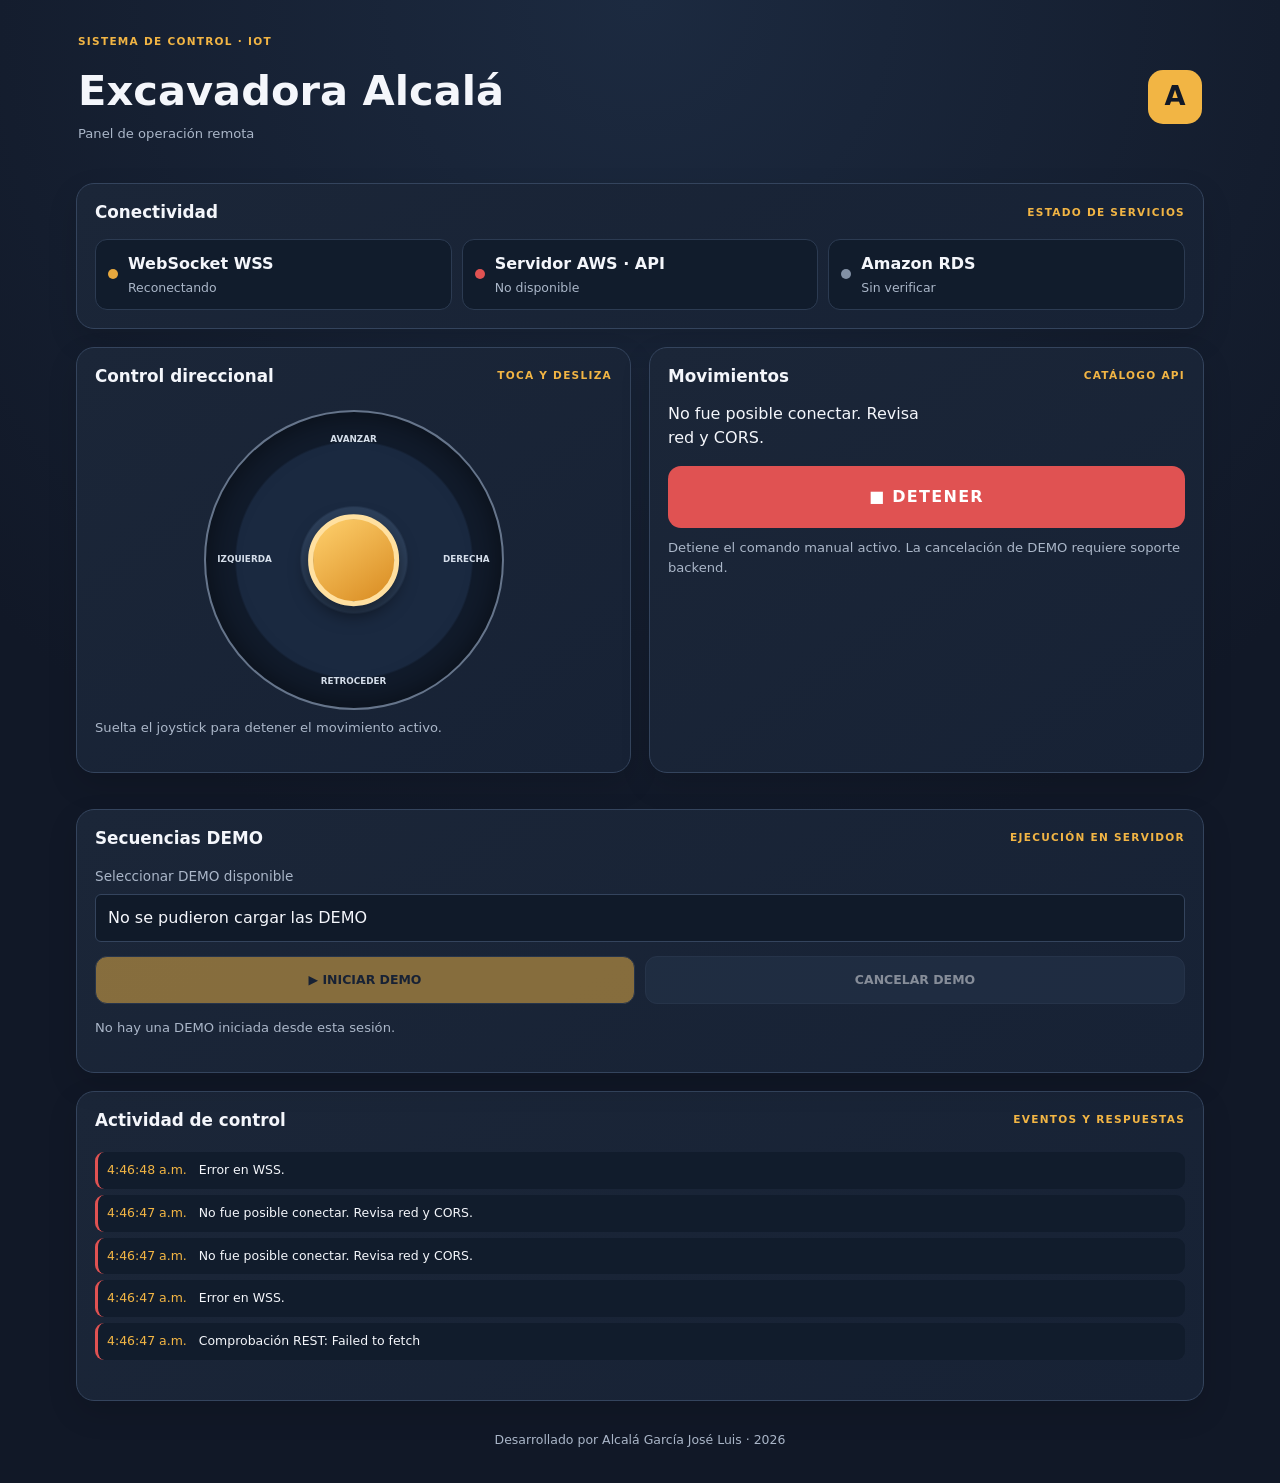
==== index.html @ bcfb9e32 "interfaz de movimientos" ====
<!doctype html>
<html lang="es"><head><meta charset="utf-8"><meta name="viewport" content="width=device-width,initial-scale=1,viewport-fit=cover"><meta name="theme-color" content="#111827"><title>Control IoT · Excavadora Alcalá</title><link rel="icon" href="./favicon.svg" type="image/svg+xml"><link href="https://cdn.jsdelivr.net/npm/bootstrap@5.3.3/dist/css/bootstrap.min.css" rel="stylesheet"><link rel="stylesheet" href="./assets/css/app.css"></head>
<body><main class="shell">
<header><div><p class="eyebrow">SISTEMA DE CONTROL · IOT</p><h1 id="vehicle-name">Excavadora Alcalá</h1><p class="muted">Panel de operación remota</p></div><div class="brand">A</div></header>
<section class="panel"><div class="section-title"><h2>Conectividad</h2><small>ESTADO DE SERVICIOS</small></div><div class="statuses"><article data-status-card="websocket"><i></i><div><b>WebSocket WSS</b><p id="ws-status" role="status">Conectando…</p></div></article><article data-status-card="api"><i></i><div><b>Servidor AWS · API</b><p id="api-status" role="status">Comprobando…</p></div></article><article data-status-card="rds"><i></i><div><b>Amazon RDS</b><p id="rds-status" role="status">Sin verificar</p></div></article></div></section>
<div class="columns"><section class="panel"><div class="section-title"><h2>Control direccional</h2><small>TOCA Y DESLIZA</small></div><div class="joy-wrap"><div id="joystick" class="joystick" tabindex="0" role="application" aria-label="Joystick. Usa flechas del teclado o arrastra."><span class="up">AVANZAR</span><span class="down">RETROCEDER</span><span class="left">IZQUIERDA</span><span class="right">DERECHA</span><div id="joystick-knob"></div></div></div><p class="muted">Suelta el joystick para detener el movimiento activo.</p></section>
<section class="panel"><div class="section-title"><h2>Movimientos</h2><small>CATÁLOGO API</small></div><div id="command-buttons" class="commands">Cargando comandos…</div><button id="stop-button" class="stop">■ DETENER</button><p class="muted">Detiene el comando manual activo. La cancelación de DEMO requiere soporte backend.</p></section>
<section class="panel demo"><div class="section-title"><h2>Secuencias DEMO</h2><small>EJECUCIÓN EN SERVIDOR</small></div><label for="demo-select">Seleccionar DEMO disponible</label><select id="demo-select" class="form-select"><option value="">Cargando DEMO…</option></select><div class="demo-actions"><button id="demo-start" class="primary" disabled>▶ INICIAR DEMO</button><button id="demo-cancel" class="secondary" disabled title="Requiere ruta de cancelación en backend">CANCELAR DEMO</button></div><p id="demo-state" class="muted" role="status">No hay una DEMO iniciada desde esta sesión.</p></section></div>
<section class="panel"><div class="section-title"><h2>Actividad de control</h2><small>EVENTOS Y RESPUESTAS</small></div><ol id="activity-log" class="log" aria-live="polite"><li>Esperando actividad…</li></ol></section>
<footer>Desarrollado por Alcalá García José Luis · 2026</footer></main><script type="module" src="./src/main.js"></script></body></html>
---- assets/css/app.css ----
:root{--bg:#111827;--panel:#1b2638;--line:#34445d;--text:#f4f6fb;--muted:#aab6c8;--accent:#f2b544;--danger:#e05252;--ok:#36c28b}*{box-sizing:border-box}body{margin:0;background:radial-gradient(circle at top,#1c2a40,var(--bg) 55%);color:var(--text);font-family:Inter,system-ui,sans-serif}.shell{max-width:1160px;margin:auto;padding:22px 16px}header{display:flex;justify-content:space-between;align-items:center;padding:12px 2px 24px}.eyebrow,small{color:var(--accent);font-size:.66rem;font-weight:800;letter-spacing:.12em}h1{font-size:clamp(1.7rem,4vw,2.6rem);font-weight:850}.muted{color:var(--muted);font-size:.82rem}.brand{display:grid;place-items:center;width:54px;height:54px;border-radius:15px;background:var(--accent);color:#111827;font-size:1.7rem;font-weight:900}.panel{background:linear-gradient(145deg,var(--panel),#172235);border:1px solid var(--line);border-radius:18px;padding:18px;margin-bottom:18px;box-shadow:0 12px 30px #0002}.section-title{display:flex;justify-content:space-between;align-items:center;gap:10px;margin-bottom:16px}h2{font-size:1.05rem;font-weight:800;margin:0}.statuses{display:grid;grid-template-columns:repeat(3,1fr);gap:10px}.statuses article{display:flex;align-items:center;gap:10px;padding:12px;background:#111c2c;border:1px solid #2c3b52;border-radius:12px;min-width:0}.statuses article p{color:var(--muted);font-size:.78rem;margin:3px 0 0}.statuses i{width:10px;height:10px;border-radius:50%;background:#8290a5;flex:0 0 10px}.statuses [data-state=online] i,.statuses [data-state=available] i{background:var(--ok)}.statuses [data-state=reconnecting] i,.statuses [data-state=connecting] i,.statuses [data-state=checking] i{background:#e7a83e}.statuses [data-state=offline] i,.statuses [data-state=unavailable] i{background:var(--danger)}.columns{display:grid;grid-template-columns:1fr 1fr;gap:18px}.joy-wrap{display:grid;place-items:center;padding:8px}.joystick{position:relative;width:min(72vw,300px);aspect-ratio:1;border-radius:50%;border:2px solid #66758b;background:radial-gradient(circle,#2d405b 0 25%,#1a2940 26% 56%,#111b2b 57%);box-shadow:inset 0 0 30px #0008;touch-action:none;user-select:none;cursor:grab}.joystick span{position:absolute;color:#d5deea;font-size:.55rem;font-weight:800}.joystick .up{top:7%;left:50%;transform:translateX(-50%)}.joystick .down{bottom:7%;left:50%;transform:translateX(-50%)}.joystick .left{left:4%;top:50%;transform:translateY(-50%)}.joystick .right{right:4%;top:50%;transform:translateY(-50%)}#joystick-knob{position:absolute;top:50%;left:50%;width:31%;aspect-ratio:1;transform:translate(-50%,-50%);border:5px solid #ffe0a0;border-radius:50%;background:linear-gradient(145deg,#ffd16e,#d88a20);box-shadow:0 8px 18px #0008}.commands{display:grid;grid-template-columns:repeat(2,minmax(0,1fr));gap:9px;min-height:48px}.command,.primary,.secondary{min-height:48px;border-radius:12px;padding:10px;border:1px solid var(--line);font-size:.78rem;font-weight:800}.command,.secondary{background:#26364d;color:var(--text)}.stop{width:100%;min-height:62px;margin:16px 0 10px;border:0;border-radius:13px;background:var(--danger);color:white;font-size:1rem;font-weight:900;letter-spacing:.08em}.demo{grid-column:1/-1}.demo label{color:var(--muted);font-size:.85rem}.form-select{background:#101a29;color:var(--text);border-color:var(--line);min-height:48px;margin-top:6px}.demo-actions{display:flex;gap:10px;flex-wrap:wrap;margin:14px 0}.primary{background:var(--accent);color:#172033;flex:1}.secondary{flex:1}.log{padding:0;list-style:none;max-height:250px;overflow:auto}.log li{display:flex;gap:12px;padding:9px;margin:6px 0;background:#111c2c;border-radius:9px;font-size:.78rem;overflow-wrap:anywhere}.log time{color:var(--accent);flex:0 0 auto}li.err{border-left:3px solid var(--danger)}li.ok{border-left:3px solid var(--ok)}li.warn{border-left:3px solid #e7a83e}button:focus-visible,select:focus-visible,.joystick:focus-visible{outline:3px solid var(--accent);outline-offset:3px}footer{text-align:center;color:var(--muted);font-size:.78rem;padding:12px}@media(max-width:700px){.statuses,.columns{grid-template-columns:1fr}.demo{grid-column:auto}.panel{padding:15px}}@media(orientation:landscape) and (max-height:560px){.columns{grid-template-columns:1fr 1fr}.joystick{width:min(42vh,230px)}}
/* Estados visuales de los comandos manuales */
.command {
  position: relative;
  background: linear-gradient(180deg, #2b3d57, #223149);
  color: var(--text);
  border: 1px solid #465b78;
  transition: background .16s ease, border-color .16s ease, color .16s ease,
              box-shadow .16s ease, transform .16s ease;
}
.command:hover { border-color: var(--accent); transform: translateY(-1px); }
.command:active { transform: translateY(0); }
.command.is-active {
  color: #062b21;
  background: linear-gradient(180deg, #65e0b2, #31b987);
  border-color: #8af0ca;
  box-shadow: 0 0 0 2px #36c28b33, 0 5px 16px #36c28b25;
}
.command.is-active::after {
  content: "ACTIVO";
  display: block;
  margin-top: 3px;
  font-size: .58rem;
  letter-spacing: .12em;
  opacity: .8;
}
.command.is-pending {
  color: #30200a;
  background: linear-gradient(180deg, #ffd47b, #e9a83e);
  border-color: #ffe0a0;
}
.command[aria-busy="true"]::after {
  content: "ENVIANDO…";
  display: block;
  margin-top: 3px;
  font-size: .58rem;
  letter-spacing: .1em;
}
.stop.is-pending {
  background: #b87927;
  box-shadow: 0 0 0 3px #e7a83e35;
}
.command:disabled, .primary:disabled, .secondary:disabled {
  opacity: .5;
  cursor: not-allowed;
  transform: none;
}
@media (prefers-reduced-motion: reduce) {
  .command { transition: none; }
}
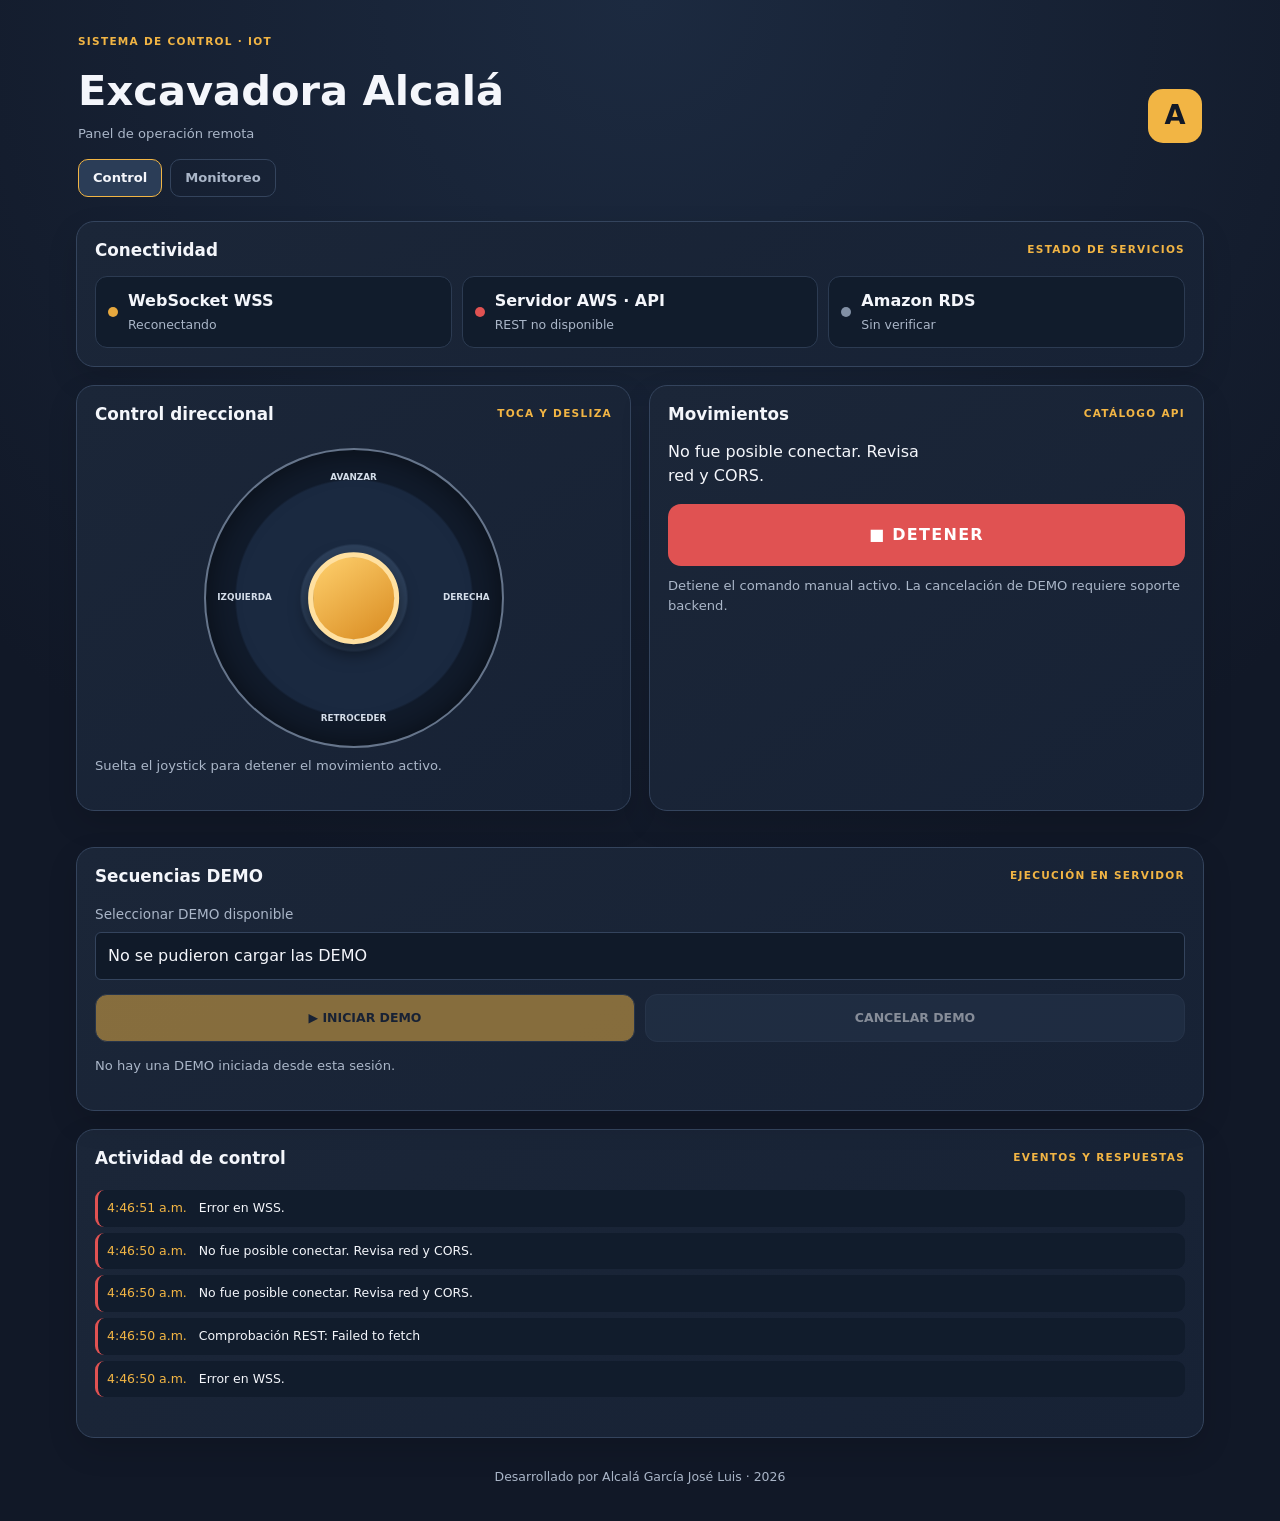
==== commit 4d1784d4: "implementacion monitoreo" ====
--- a/index.html
+++ b/index.html
@@ -1,10 +1,10 @@
 <!doctype html>
-<html lang="es"><head><meta charset="utf-8"><meta name="viewport" content="width=device-width,initial-scale=1,viewport-fit=cover"><meta name="theme-color" content="#111827"><title>Control IoT · Excavadora Alcalá</title><link rel="icon" href="./favicon.svg" type="image/svg+xml"><link href="https://cdn.jsdelivr.net/npm/bootstrap@5.3.3/dist/css/bootstrap.min.css" rel="stylesheet"><link rel="stylesheet" href="./assets/css/app.css"></head>
+<html lang="es"><head><meta charset="utf-8"><meta name="viewport" content="width=device-width,initial-scale=1,viewport-fit=cover"><meta name="theme-color" content="#111827"><title>Control IoT · Excavadora Alcalá</title><link rel="icon" href="./assets/favicon.svg" type="image/svg+xml"><link href="https://cdn.jsdelivr.net/npm/bootstrap@5.3.3/dist/css/bootstrap.min.css" rel="stylesheet"><link rel="stylesheet" href="./assets/css/app.css"></head>
 <body><main class="shell">
-<header><div><p class="eyebrow">SISTEMA DE CONTROL · IOT</p><h1 id="vehicle-name">Excavadora Alcalá</h1><p class="muted">Panel de operación remota</p></div><div class="brand">A</div></header>
+<header><div><p class="eyebrow">SISTEMA DE CONTROL · IOT</p><h1 id="vehicle-name">Excavadora Alcalá</h1><p class="muted">Panel de operación remota</p><nav class="app-nav" aria-label="Navegación principal"><a class="active" aria-current="page" href="./index.html">Control</a><a href="./monitoreo.html">Monitoreo</a></nav></div><div class="brand">A</div></header>
 <section class="panel"><div class="section-title"><h2>Conectividad</h2><small>ESTADO DE SERVICIOS</small></div><div class="statuses"><article data-status-card="websocket"><i></i><div><b>WebSocket WSS</b><p id="ws-status" role="status">Conectando…</p></div></article><article data-status-card="api"><i></i><div><b>Servidor AWS · API</b><p id="api-status" role="status">Comprobando…</p></div></article><article data-status-card="rds"><i></i><div><b>Amazon RDS</b><p id="rds-status" role="status">Sin verificar</p></div></article></div></section>
 <div class="columns"><section class="panel"><div class="section-title"><h2>Control direccional</h2><small>TOCA Y DESLIZA</small></div><div class="joy-wrap"><div id="joystick" class="joystick" tabindex="0" role="application" aria-label="Joystick. Usa flechas del teclado o arrastra."><span class="up">AVANZAR</span><span class="down">RETROCEDER</span><span class="left">IZQUIERDA</span><span class="right">DERECHA</span><div id="joystick-knob"></div></div></div><p class="muted">Suelta el joystick para detener el movimiento activo.</p></section>
 <section class="panel"><div class="section-title"><h2>Movimientos</h2><small>CATÁLOGO API</small></div><div id="command-buttons" class="commands">Cargando comandos…</div><button id="stop-button" class="stop">■ DETENER</button><p class="muted">Detiene el comando manual activo. La cancelación de DEMO requiere soporte backend.</p></section>
 <section class="panel demo"><div class="section-title"><h2>Secuencias DEMO</h2><small>EJECUCIÓN EN SERVIDOR</small></div><label for="demo-select">Seleccionar DEMO disponible</label><select id="demo-select" class="form-select"><option value="">Cargando DEMO…</option></select><div class="demo-actions"><button id="demo-start" class="primary" disabled>▶ INICIAR DEMO</button><button id="demo-cancel" class="secondary" disabled title="Requiere ruta de cancelación en backend">CANCELAR DEMO</button></div><p id="demo-state" class="muted" role="status">No hay una DEMO iniciada desde esta sesión.</p></section></div>
 <section class="panel"><div class="section-title"><h2>Actividad de control</h2><small>EVENTOS Y RESPUESTAS</small></div><ol id="activity-log" class="log" aria-live="polite"><li>Esperando actividad…</li></ol></section>
-<footer>Desarrollado por Alcalá García José Luis · 2026</footer></main><script type="module" src="./src/main.js"></script></body></html>+<footer>Desarrollado por Alcalá García José Luis · 2026</footer></main><script type="module" src="./assets/js/main.js"></script></body></html>
--- a/assets/css/app.css
+++ b/assets/css/app.css
@@ -48,3 +48,5 @@
 @media (prefers-reduced-motion: reduce) {
   .command { transition: none; }
 }
+
+.app-nav{display:flex;gap:8px;margin-top:12px}.app-nav a{display:inline-block;padding:8px 14px;border:1px solid var(--line);border-radius:10px;color:var(--muted);text-decoration:none;font-size:.82rem;font-weight:800}.app-nav a:hover,.app-nav a.active{background:#2b3d57;border-color:var(--accent);color:var(--text)}
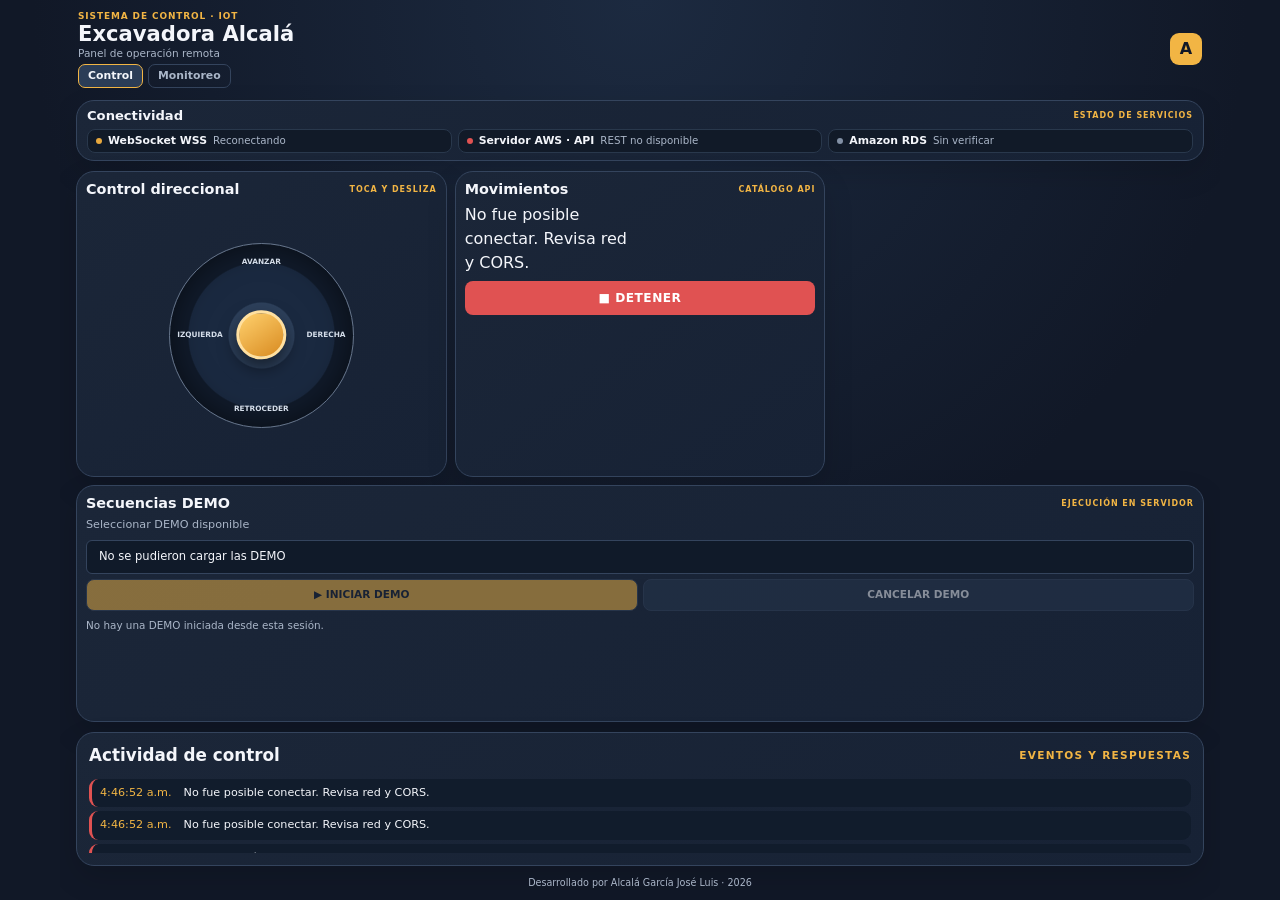
==== commit ae145939: "REDIMENCION DE COMPONENTES" ====
--- a/index.html
+++ b/index.html
@@ -3,8 +3,8 @@
 <body><main class="shell">
 <header><div><p class="eyebrow">SISTEMA DE CONTROL · IOT</p><h1 id="vehicle-name">Excavadora Alcalá</h1><p class="muted">Panel de operación remota</p><nav class="app-nav" aria-label="Navegación principal"><a class="active" aria-current="page" href="./index.html">Control</a><a href="./monitoreo.html">Monitoreo</a></nav></div><div class="brand">A</div></header>
 <section class="panel"><div class="section-title"><h2>Conectividad</h2><small>ESTADO DE SERVICIOS</small></div><div class="statuses"><article data-status-card="websocket"><i></i><div><b>WebSocket WSS</b><p id="ws-status" role="status">Conectando…</p></div></article><article data-status-card="api"><i></i><div><b>Servidor AWS · API</b><p id="api-status" role="status">Comprobando…</p></div></article><article data-status-card="rds"><i></i><div><b>Amazon RDS</b><p id="rds-status" role="status">Sin verificar</p></div></article></div></section>
-<div class="columns"><section class="panel"><div class="section-title"><h2>Control direccional</h2><small>TOCA Y DESLIZA</small></div><div class="joy-wrap"><div id="joystick" class="joystick" tabindex="0" role="application" aria-label="Joystick. Usa flechas del teclado o arrastra."><span class="up">AVANZAR</span><span class="down">RETROCEDER</span><span class="left">IZQUIERDA</span><span class="right">DERECHA</span><div id="joystick-knob"></div></div></div><p class="muted">Suelta el joystick para detener el movimiento activo.</p></section>
-<section class="panel"><div class="section-title"><h2>Movimientos</h2><small>CATÁLOGO API</small></div><div id="command-buttons" class="commands">Cargando comandos…</div><button id="stop-button" class="stop">■ DETENER</button><p class="muted">Detiene el comando manual activo. La cancelación de DEMO requiere soporte backend.</p></section>
+<div class="columns"><section class="panel"><div class="section-title"><h2>Control direccional</h2><small>TOCA Y DESLIZA</small></div><div class="joy-wrap"><div id="joystick" class="joystick" tabindex="0" role="application" aria-label="Joystick. Usa flechas del teclado o arrastra."><span class="up">AVANZAR</span><span class="down">RETROCEDER</span><span class="left">IZQUIERDA</span><span class="right">DERECHA</span><div id="joystick-knob"></div></div></div></section>
+<section class="panel"><div class="section-title"><h2>Movimientos</h2><small>CATÁLOGO API</small></div><div id="command-buttons" class="commands">Cargando comandos…</div><button id="stop-button" class="stop">■ DETENER</button></section>
 <section class="panel demo"><div class="section-title"><h2>Secuencias DEMO</h2><small>EJECUCIÓN EN SERVIDOR</small></div><label for="demo-select">Seleccionar DEMO disponible</label><select id="demo-select" class="form-select"><option value="">Cargando DEMO…</option></select><div class="demo-actions"><button id="demo-start" class="primary" disabled>▶ INICIAR DEMO</button><button id="demo-cancel" class="secondary" disabled title="Requiere ruta de cancelación en backend">CANCELAR DEMO</button></div><p id="demo-state" class="muted" role="status">No hay una DEMO iniciada desde esta sesión.</p></section></div>
 <section class="panel"><div class="section-title"><h2>Actividad de control</h2><small>EVENTOS Y RESPUESTAS</small></div><ol id="activity-log" class="log" aria-live="polite"><li>Esperando actividad…</li></ol></section>
 <footer>Desarrollado por Alcalá García José Luis · 2026</footer></main><script type="module" src="./assets/js/main.js"></script></body></html>
--- a/assets/css/app.css
+++ b/assets/css/app.css
@@ -50,3 +50,158 @@
 }
 
 .app-nav{display:flex;gap:8px;margin-top:12px}.app-nav a{display:inline-block;padding:8px 14px;border:1px solid var(--line);border-radius:10px;color:var(--muted);text-decoration:none;font-size:.82rem;font-weight:800}.app-nav a:hover,.app-nav a.active{background:#2b3d57;border-color:var(--accent);color:var(--text)}
+
+
+/* Diseño compacto sin scroll para la vista CONTROL (pantallas de escritorio y móvil). */
+html,body{width:100%;height:100%;overflow:hidden}
+.shell{height:100dvh;min-height:0;display:grid;grid-template-rows:auto auto minmax(0,1fr) auto auto;gap:10px;padding:10px 16px;overflow:hidden}
+.shell>header{padding:2px 2px 4px;min-height:0}
+.shell>header h1{margin:0;font-size:clamp(1.35rem,2.2vw,2rem)}
+.shell>header .eyebrow{margin:0 0 2px}
+.shell>header .muted{margin:2px 0}
+.brand{width:42px;height:42px;font-size:1.35rem}
+.app-nav{margin-top:6px}
+.app-nav a{padding:5px 12px}
+.panel{padding:12px;margin:0;min-height:0}
+.section-title{margin-bottom:9px}
+.statuses article{padding:8px 10px}
+.statuses article p{font-size:.72rem}
+.columns{grid-template-columns:minmax(0,1fr) minmax(0,1fr) minmax(0,1fr);gap:10px;min-height:0}
+.columns>.panel{display:flex;flex-direction:column;min-width:0}
+.joy-wrap{flex:1;min-height:0;padding:2px}
+.joystick{width:min(100%, min(30vh,250px))}
+.columns>.panel>.muted{margin:6px 0 0;font-size:.72rem}
+.commands{gap:7px}
+.command,.primary,.secondary{min-height:42px;padding:7px;font-size:.72rem}
+.stop{min-height:50px;margin:10px 0 6px}
+.demo-actions{gap:7px;margin:9px 0}
+.demo .form-select{min-height:42px}
+.demo label{font-size:.78rem}
+.log{max-height:78px;overflow:hidden;margin:0}
+.log li{padding:6px 8px;margin:4px 0;font-size:.7rem}
+.shell>footer{padding:0;font-size:.68rem}
+@media(max-width:900px){.shell{padding:8px 10px;gap:8px}.columns{gap:8px}.panel{padding:10px}.statuses{gap:6px}.statuses article{padding:7px}.statuses article b{font-size:.78rem}}
+@media(max-width:700px){
+  .shell{grid-template-rows:auto auto minmax(0,1fr) auto auto;gap:7px;padding:7px;height:100dvh}
+  .shell>header{align-items:center}
+  .shell>header h1{font-size:1.25rem}
+  .shell>header .muted{font-size:.68rem}
+  .brand{width:34px;height:34px;font-size:1.1rem}
+  .statuses{grid-template-columns:repeat(3,minmax(0,1fr));gap:5px}
+  .statuses article{gap:5px;padding:6px;min-height:48px}
+  .statuses article b{font-size:.62rem;line-height:1.1}
+  .statuses article p{font-size:.61rem;line-height:1.1}
+  .statuses i{width:7px;height:7px;flex-basis:7px}
+  .columns{grid-template-columns:minmax(0,1fr) minmax(0,1fr);grid-template-rows:minmax(0,1fr) minmax(0,1fr);gap:7px}
+  .columns>.panel:first-child{grid-row:1 / span 2}
+  .joystick{width:min(100%, 36vw, 205px)}
+  .joystick span{font-size:.48rem}
+  .commands{grid-template-columns:repeat(2,minmax(0,1fr));gap:5px}
+  .command{min-height:36px;font-size:.62rem;padding:5px}
+  .stop{min-height:43px;margin:7px 0 4px;font-size:.82rem}
+  .demo-actions{flex-direction:column;gap:5px;margin:6px 0}
+  .demo-actions button{min-height:34px;flex:none}
+  .demo .form-select{min-height:36px;font-size:.75rem}
+  .demo label,.columns>.panel>.muted{font-size:.63rem}
+  .log{max-height:56px}
+  .log li{font-size:.61rem;padding:4px 6px}
+  .shell>footer{font-size:.58rem}
+}
+@media(max-width:380px){.section-title h2{font-size:.88rem}.section-title small{font-size:.52rem}.panel{padding:8px}.app-nav a{padding:4px 9px;font-size:.7rem}.joystick{width:min(100%,32vw,175px)}}
+@media(max-height:720px){.shell{padding-top:6px;padding-bottom:6px;gap:6px}.panel{padding:9px}.section-title{margin-bottom:6px}.joystick{width:min(100%, min(26vh,210px))}.stop{min-height:44px;margin:7px 0 4px}.command,.primary,.secondary{min-height:38px}.log{max-height:58px}}
+
+
+/* Ajuste fino de CONTROL: controles compactos y sin colisiones. */
+.shell>header{padding:0 2px 2px;gap:12px}
+.shell>header .eyebrow{font-size:.56rem;letter-spacing:.1em;margin-bottom:0}
+.shell>header h1{font-size:clamp(1.05rem,1.65vw,1.5rem);line-height:1.08}
+.shell>header .muted{font-size:.66rem;line-height:1.1;margin:2px 0 0}
+.shell>header .brand{width:32px;height:32px;border-radius:9px;font-size:1rem;flex:0 0 32px}
+.shell>header .app-nav{margin-top:4px;gap:5px}
+.shell>header .app-nav a{padding:3px 9px;font-size:.68rem;border-radius:7px}
+
+/* Indicadores discretos: una sola línea por servicio, sin tarjetas grandes. */
+.shell>.panel:first-of-type{padding:7px 10px}
+.shell>.panel:first-of-type .section-title{margin-bottom:5px}
+.shell>.panel:first-of-type .section-title h2{font-size:.82rem}
+.shell>.panel:first-of-type .section-title small{font-size:.5rem}
+.statuses{gap:6px}
+.statuses article{display:flex;align-items:center;gap:6px;min-width:0;padding:5px 8px;border-radius:8px;background:#111a28;border-color:#29384c}
+.statuses article>div{display:flex;align-items:baseline;gap:6px;min-width:0;flex-wrap:wrap}
+.statuses article b{font-size:.68rem;font-weight:700;line-height:1.1;white-space:nowrap}
+.statuses article p{font-size:.64rem;line-height:1.1;margin:0;white-space:nowrap}
+.statuses i{width:6px;height:6px;flex:0 0 6px}
+
+.columns{gap:8px}
+.columns>.panel{padding:9px}
+.columns .section-title{margin-bottom:5px}
+.columns .section-title h2{font-size:.9rem}
+.columns .section-title small{font-size:.5rem}
+.joy-wrap{padding:0;min-height:0}
+.joystick{width:min(100%, min(21vh,185px));border-width:1px}
+#joystick-knob{width:27%;border-width:3px}
+.joystick span{font-size:.46rem}
+.command,.primary,.secondary{min-height:34px;padding:5px 7px;font-size:.66rem;border-radius:8px}
+.commands{gap:5px}
+.stop{min-height:34px;margin:6px 0 0;padding:5px 8px;font-size:.76rem;letter-spacing:.04em;border-radius:8px}
+.demo label{font-size:.7rem}
+.demo .form-select{min-height:34px;padding-top:4px;padding-bottom:4px;font-size:.72rem}
+.demo-actions{margin:5px 0;gap:5px}
+.demo-actions button{min-height:32px}
+#demo-state{font-size:.65rem;margin:2px 0 0}
+.shell>footer{font-size:.6rem}
+
+@media(max-width:900px){
+  .statuses article{padding:5px 6px;gap:5px}
+  .statuses article b{font-size:.62rem}
+  .statuses article p{font-size:.59rem}
+}
+@media(max-width:700px){
+  .shell>header h1{font-size:1.08rem}
+  .shell>header .eyebrow{font-size:.5rem}
+  .shell>header .muted{font-size:.6rem}
+  .shell>header .brand{width:28px;height:28px;flex-basis:28px;font-size:.9rem}
+  .statuses{gap:4px}
+  .statuses article{justify-content:flex-start;gap:4px;padding:4px 5px;min-height:34px}
+  .statuses article>div{display:flex;flex-direction:column;gap:1px}
+  .statuses article b{font-size:.55rem}
+  .statuses article p{font-size:.54rem}
+  .statuses i{width:5px;height:5px;flex-basis:5px}
+  .columns>.panel{padding:7px;min-width:0}
+  .columns .section-title h2{font-size:.78rem}
+  .columns .section-title small{font-size:.44rem;letter-spacing:.06em}
+  .joystick{width:min(100%, 29vw, 155px)}
+  .joystick span{font-size:.4rem}
+  #joystick-knob{width:26%;border-width:3px}
+  .command{min-height:31px;padding:4px 3px;font-size:.57rem}
+  .stop{min-height:31px;margin-top:5px;font-size:.68rem}
+  .demo .form-select{min-height:31px;font-size:.68rem}
+  .demo-actions button{min-height:29px;font-size:.6rem}
+}
+@media(max-width:380px){
+  .statuses article b{font-size:.5rem}
+  .statuses article p{font-size:.49rem}
+  .joystick{width:min(100%, 27vw, 135px)}
+  .command{font-size:.53rem}
+}
+@media(max-height:720px){
+  .shell>header{padding-bottom:0}
+  .shell>.panel:first-of-type{padding-top:5px;padding-bottom:5px}
+  .joystick{width:min(100%, min(19vh,160px))}
+  .stop{min-height:30px;margin-top:4px}
+  .log{max-height:46px}
+}
+@media(max-height:600px){
+  .shell{gap:4px;padding-top:4px;padding-bottom:4px}
+  .panel{padding:6px}
+  .shell>header .muted{display:none}
+  .shell>header .brand{display:none}
+  .shell>header .app-nav{margin-top:2px}
+  .statuses article{padding:3px 5px}
+  .columns .section-title{margin-bottom:3px}
+  .joystick{width:min(100%, 24vh, 125px)}
+  .demo-actions{margin:3px 0}
+  #demo-state{display:none}
+  .log{max-height:36px}
+  .shell>footer{display:none}
+}
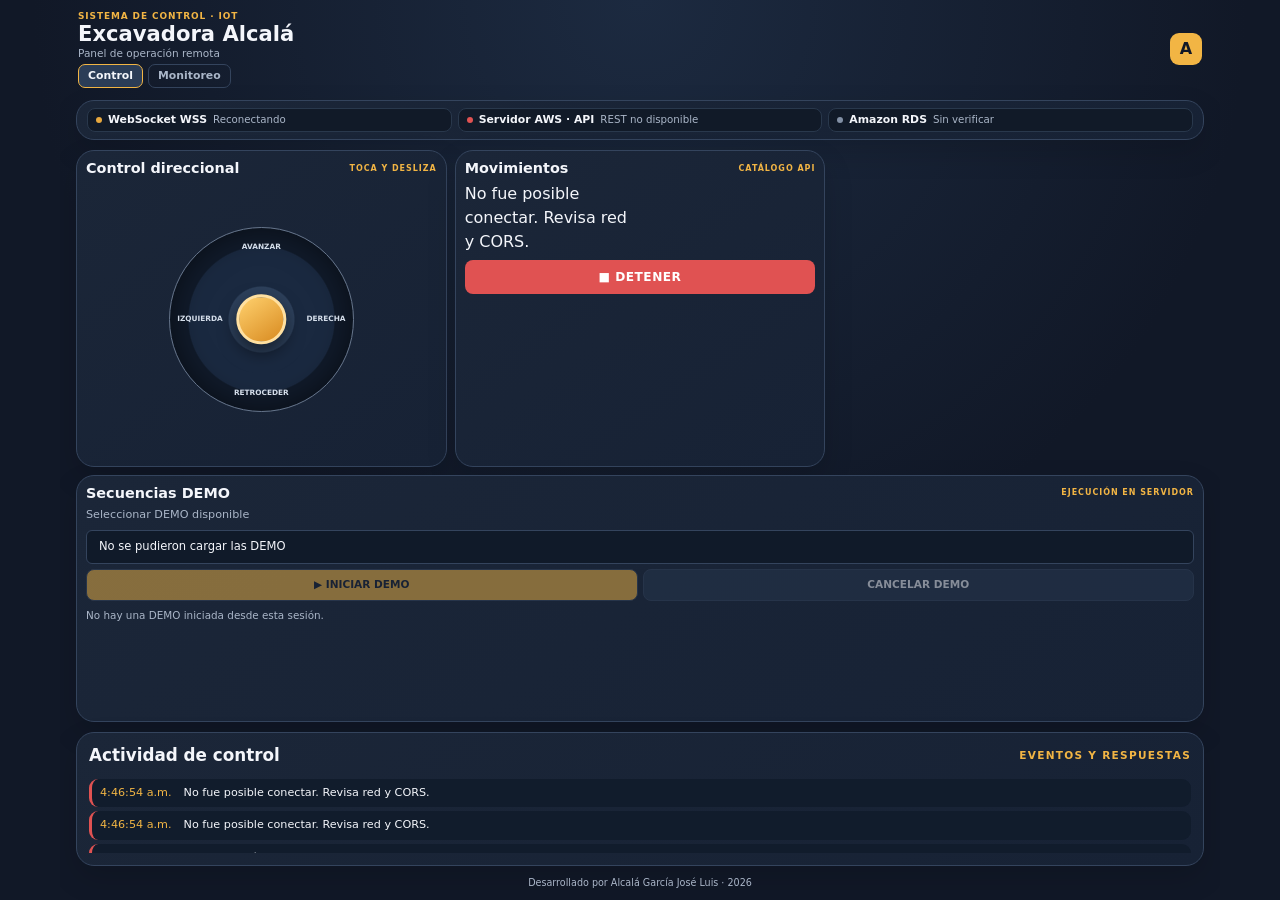
==== commit 417d4485: "REDIMENCION DE COMPONENTES 2" ====
--- a/index.html
+++ b/index.html
@@ -2,7 +2,7 @@
 <html lang="es"><head><meta charset="utf-8"><meta name="viewport" content="width=device-width,initial-scale=1,viewport-fit=cover"><meta name="theme-color" content="#111827"><title>Control IoT · Excavadora Alcalá</title><link rel="icon" href="./assets/favicon.svg" type="image/svg+xml"><link href="https://cdn.jsdelivr.net/npm/bootstrap@5.3.3/dist/css/bootstrap.min.css" rel="stylesheet"><link rel="stylesheet" href="./assets/css/app.css"></head>
 <body><main class="shell">
 <header><div><p class="eyebrow">SISTEMA DE CONTROL · IOT</p><h1 id="vehicle-name">Excavadora Alcalá</h1><p class="muted">Panel de operación remota</p><nav class="app-nav" aria-label="Navegación principal"><a class="active" aria-current="page" href="./index.html">Control</a><a href="./monitoreo.html">Monitoreo</a></nav></div><div class="brand">A</div></header>
-<section class="panel"><div class="section-title"><h2>Conectividad</h2><small>ESTADO DE SERVICIOS</small></div><div class="statuses"><article data-status-card="websocket"><i></i><div><b>WebSocket WSS</b><p id="ws-status" role="status">Conectando…</p></div></article><article data-status-card="api"><i></i><div><b>Servidor AWS · API</b><p id="api-status" role="status">Comprobando…</p></div></article><article data-status-card="rds"><i></i><div><b>Amazon RDS</b><p id="rds-status" role="status">Sin verificar</p></div></article></div></section>
+<section class="panel status-panel"><div class="statuses"><article data-status-card="websocket"><i></i><div><b>WebSocket WSS</b><p id="ws-status" role="status">Conectando…</p></div></article><article data-status-card="api"><i></i><div><b>Servidor AWS · API</b><p id="api-status" role="status">Comprobando…</p></div></article><article data-status-card="rds"><i></i><div><b>Amazon RDS</b><p id="rds-status" role="status">Sin verificar</p></div></article></div></section>
 <div class="columns"><section class="panel"><div class="section-title"><h2>Control direccional</h2><small>TOCA Y DESLIZA</small></div><div class="joy-wrap"><div id="joystick" class="joystick" tabindex="0" role="application" aria-label="Joystick. Usa flechas del teclado o arrastra."><span class="up">AVANZAR</span><span class="down">RETROCEDER</span><span class="left">IZQUIERDA</span><span class="right">DERECHA</span><div id="joystick-knob"></div></div></div></section>
 <section class="panel"><div class="section-title"><h2>Movimientos</h2><small>CATÁLOGO API</small></div><div id="command-buttons" class="commands">Cargando comandos…</div><button id="stop-button" class="stop">■ DETENER</button></section>
 <section class="panel demo"><div class="section-title"><h2>Secuencias DEMO</h2><small>EJECUCIÓN EN SERVIDOR</small></div><label for="demo-select">Seleccionar DEMO disponible</label><select id="demo-select" class="form-select"><option value="">Cargando DEMO…</option></select><div class="demo-actions"><button id="demo-start" class="primary" disabled>▶ INICIAR DEMO</button><button id="demo-cancel" class="secondary" disabled title="Requiere ruta de cancelación en backend">CANCELAR DEMO</button></div><p id="demo-state" class="muted" role="status">No hay una DEMO iniciada desde esta sesión.</p></section></div>
--- a/assets/css/app.css
+++ b/assets/css/app.css
@@ -205,3 +205,116 @@
   .log{max-height:36px}
   .shell>footer{display:none}
 }
+
+
+/* MOBILE FIRST: distribución estable de CONTROL, sin solapamientos. */
+.status-panel .statuses{margin:0}
+.status-panel{min-width:0}
+@media(max-width:700px) and (orientation:portrait){
+  .shell{grid-template-rows:auto auto minmax(0,1fr) auto auto;gap:6px;padding:6px;height:100dvh;min-height:0}
+  .shell>header{padding:0 1px;gap:8px}
+  .shell>header .eyebrow{font-size:.46rem;line-height:1;margin:0 0 2px}
+  .shell>header h1{font-size:1.02rem;line-height:1.05;margin:0}
+  .shell>header .muted{font-size:.56rem;line-height:1;margin:2px 0}
+  .shell>header .brand{width:25px;height:25px;flex-basis:25px;font-size:.78rem}
+  .shell>header .app-nav{margin-top:3px;gap:4px}
+  .shell>header .app-nav a{font-size:.61rem;padding:3px 8px}
+  .status-panel{padding:4px 6px;border-radius:9px}
+  .statuses{grid-template-columns:repeat(3,minmax(0,1fr));gap:4px}
+  .statuses article{min-height:27px;padding:3px 4px;gap:4px;border-radius:6px}
+  .statuses article>div{display:flex;flex-direction:column;gap:1px;min-width:0}
+  .statuses article b{font-size:.49rem;line-height:1.05;white-space:normal}
+  .statuses article p{font-size:.48rem;line-height:1.05;margin:0;white-space:normal}
+  .statuses i{width:5px;height:5px;flex-basis:5px}
+  .columns{grid-template-columns:minmax(0,.88fr) minmax(0,1.12fr);grid-template-rows:minmax(0,1fr) auto;grid-template-areas:"joy commands" "demo demo";gap:6px;min-height:0}
+  .columns>.panel:first-child{grid-area:joy;grid-row:auto}
+  .columns>.panel:nth-child(2){grid-area:commands}
+  .columns>.demo{grid-area:demo}
+  .columns>.panel{padding:7px;min-height:0;border-radius:11px}
+  .columns .section-title{align-items:flex-start;flex-direction:column;gap:1px;margin-bottom:4px}
+  .columns .section-title h2{font-size:.74rem;line-height:1.05}
+  .columns .section-title small{font-size:.43rem;line-height:1}
+  .joy-wrap{display:grid;place-items:center;min-height:0;padding:0}
+  .joystick{width:min(100%,34vw,145px,19vh);max-width:100%;flex:0 0 auto}
+  .joystick span{font-size:clamp(.34rem,1.35vw,.43rem)}
+  #joystick-knob{width:26%;border-width:2px}
+  .commands{grid-template-columns:repeat(2,minmax(0,1fr));gap:4px;min-height:0}
+  .command{min-width:0;min-height:30px;padding:3px 2px;font-size:clamp(.49rem,1.8vw,.59rem);line-height:1.05;border-radius:7px;overflow-wrap:anywhere}
+  .command.is-active::after,.command[aria-busy="true"]::after{font-size:.43rem;margin-top:2px}
+  .stop{min-height:29px;margin:5px 0 0;padding:3px 5px;font-size:.64rem;line-height:1;border-radius:7px}
+  .demo .section-title{flex-direction:row;align-items:center}
+  .demo label{font-size:.58rem;line-height:1.05}
+  .demo .form-select{min-height:30px;height:30px;margin-top:3px;padding:3px 25px 3px 7px;font-size:.62rem}
+  .demo-actions{display:flex;flex-direction:row;gap:5px;margin:5px 0 0}
+  .demo-actions button{flex:1;min-width:0;min-height:28px;padding:3px 4px;font-size:.55rem;line-height:1.05}
+  #demo-state{font-size:.52rem;line-height:1.05;margin:3px 0 0}
+  .shell>section.panel:last-of-type{padding:5px 7px}
+  .shell>section.panel:last-of-type .section-title{margin:0 0 3px}
+  .shell>section.panel:last-of-type .section-title h2{font-size:.67rem}
+  .shell>section.panel:last-of-type .section-title small{font-size:.42rem}
+  .log{max-height:36px;overflow:hidden;margin:0}
+  .log li{font-size:.49rem;padding:3px 5px;margin:2px 0;line-height:1.05}
+  .shell>footer{font-size:.48rem;line-height:1;padding:0}
+}
+@media(max-width:380px) and (orientation:portrait){
+  .shell{gap:4px;padding:5px}
+  .columns{gap:4px}
+  .columns>.panel{padding:5px}
+  .joystick{width:min(100%,31vw,128px,18vh)}
+  .command{font-size:.47rem;min-height:27px}
+  .stop{min-height:27px;font-size:.59rem}
+  .demo .form-select{font-size:.58rem}
+  .demo-actions button{font-size:.5rem}
+  .statuses article b,.statuses article p{font-size:.45rem}
+}
+/* En horizontal se usan tres columnas: joystick, movimientos y DEMO. */
+@media(max-width:950px) and (orientation:landscape) and (max-height:600px){
+  .shell{grid-template-rows:auto auto minmax(0,1fr) auto;gap:4px;padding:4px 8px;height:100dvh}
+  .shell>header{padding:0;gap:8px}
+  .shell>header .eyebrow{font-size:.44rem;margin:0}
+  .shell>header h1{font-size:.92rem;line-height:1;margin:0}
+  .shell>header .muted{display:none}
+  .shell>header .brand{display:none}
+  .shell>header .app-nav{margin:2px 0 0;gap:4px}
+  .shell>header .app-nav a{font-size:.56rem;padding:2px 7px}
+  .status-panel{padding:3px 6px}
+  .statuses{grid-template-columns:repeat(3,minmax(0,1fr));gap:5px}
+  .statuses article{padding:2px 5px;gap:4px;border-radius:6px}
+  .statuses article>div{display:flex;flex-direction:row;align-items:baseline;gap:4px}
+  .statuses article b{font-size:.52rem;white-space:nowrap}
+  .statuses article p{font-size:.5rem;white-space:nowrap;margin:0}
+  .statuses i{width:5px;height:5px;flex-basis:5px}
+  .columns{grid-template-columns:minmax(0,.85fr) minmax(0,1fr) minmax(0,1.15fr);grid-template-rows:minmax(0,1fr);grid-template-areas:"joy commands demo";gap:5px;min-height:0}
+  .columns>.panel:first-child,.columns>.panel:nth-child(2),.columns>.demo{grid-area:auto;grid-row:auto}
+  .columns>.panel:first-child{grid-area:joy}
+  .columns>.panel:nth-child(2){grid-area:commands}
+  .columns>.demo{grid-area:demo}
+  .columns>.panel{padding:5px;min-height:0;border-radius:9px}
+  .columns .section-title{margin:0 0 3px;gap:2px}
+  .columns .section-title h2{font-size:.68rem;line-height:1.05}
+  .columns .section-title small{font-size:.4rem;line-height:1}
+  .joystick{width:min(100%,22vh,115px)}
+  .joystick span{font-size:.36rem}
+  #joystick-knob{width:26%;border-width:2px}
+  .commands{gap:3px;min-height:0}
+  .command{min-height:26px;padding:2px;font-size:.5rem;line-height:1}
+  .stop{min-height:27px;margin:4px 0 0;padding:2px;font-size:.6rem}
+  .demo label{font-size:.54rem}
+  .demo .form-select{min-height:27px;height:27px;margin-top:2px;padding:2px 22px 2px 5px;font-size:.56rem}
+  .demo-actions{gap:4px;margin:4px 0 0}
+  .demo-actions button{min-height:26px;padding:2px;font-size:.5rem}
+  #demo-state{font-size:.48rem;margin:2px 0 0;line-height:1}
+  .shell>section.panel:last-of-type{padding:3px 6px}
+  .shell>section.panel:last-of-type .section-title{display:none}
+  .log{max-height:25px;overflow:hidden}
+  .log li{font-size:.46rem;padding:2px 4px;margin:1px 0}
+  .shell>footer{display:none}
+}
+@media(max-height:430px) and (orientation:landscape){
+  .shell{gap:3px;padding:3px 6px}
+  .columns .panel{padding:4px}
+  .joystick{width:min(100%,19vh,92px)}
+  .demo-actions button{min-height:23px}
+  #demo-state{display:none}
+  .log{max-height:20px}
+}
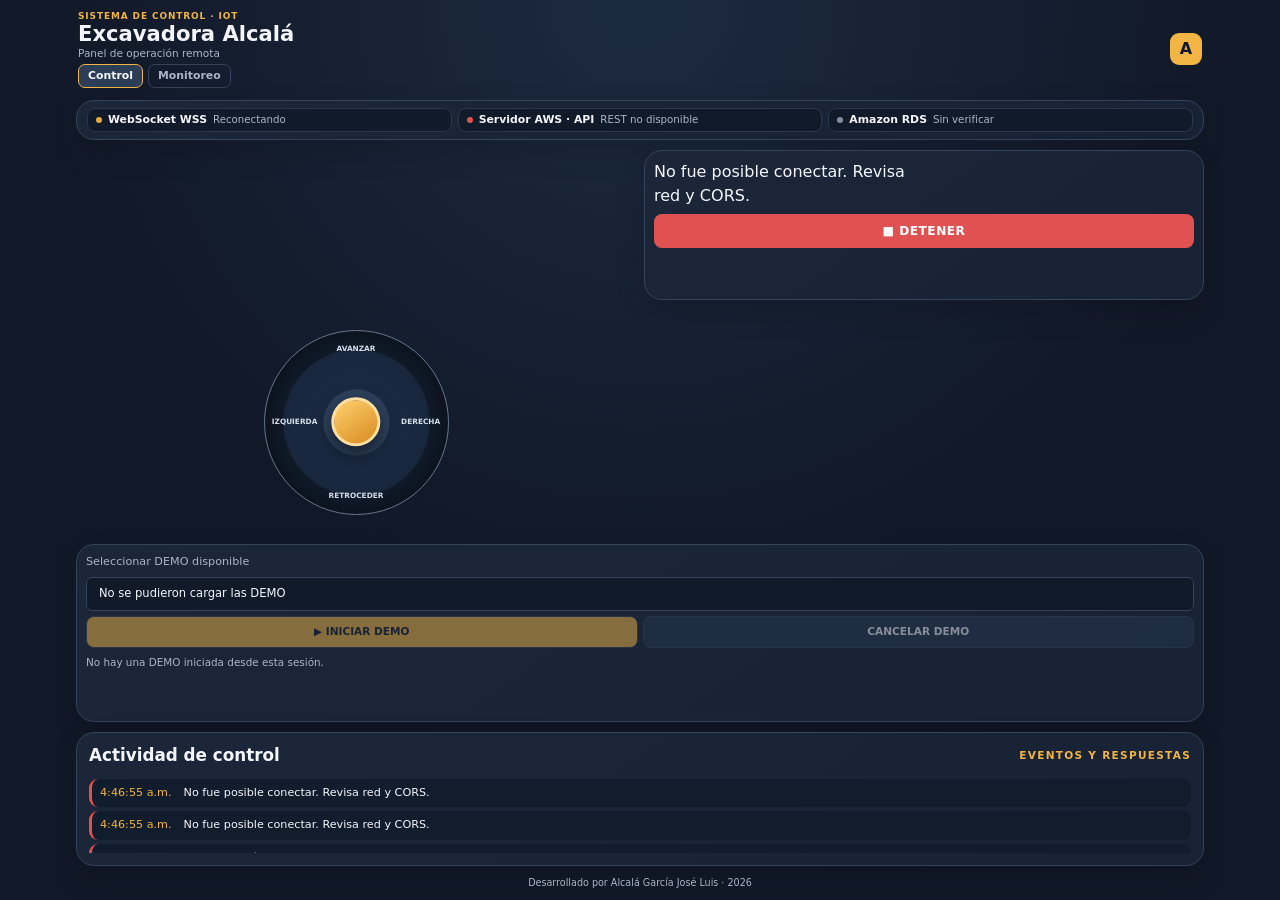
==== commit a7b815a6: "ELIMINACION DE COMTENEDORES Y TEXTOS" ====
--- a/index.html
+++ b/index.html
@@ -3,8 +3,8 @@
 <body><main class="shell">
 <header><div><p class="eyebrow">SISTEMA DE CONTROL · IOT</p><h1 id="vehicle-name">Excavadora Alcalá</h1><p class="muted">Panel de operación remota</p><nav class="app-nav" aria-label="Navegación principal"><a class="active" aria-current="page" href="./index.html">Control</a><a href="./monitoreo.html">Monitoreo</a></nav></div><div class="brand">A</div></header>
 <section class="panel status-panel"><div class="statuses"><article data-status-card="websocket"><i></i><div><b>WebSocket WSS</b><p id="ws-status" role="status">Conectando…</p></div></article><article data-status-card="api"><i></i><div><b>Servidor AWS · API</b><p id="api-status" role="status">Comprobando…</p></div></article><article data-status-card="rds"><i></i><div><b>Amazon RDS</b><p id="rds-status" role="status">Sin verificar</p></div></article></div></section>
-<div class="columns"><section class="panel"><div class="section-title"><h2>Control direccional</h2><small>TOCA Y DESLIZA</small></div><div class="joy-wrap"><div id="joystick" class="joystick" tabindex="0" role="application" aria-label="Joystick. Usa flechas del teclado o arrastra."><span class="up">AVANZAR</span><span class="down">RETROCEDER</span><span class="left">IZQUIERDA</span><span class="right">DERECHA</span><div id="joystick-knob"></div></div></div></section>
-<section class="panel"><div class="section-title"><h2>Movimientos</h2><small>CATÁLOGO API</small></div><div id="command-buttons" class="commands">Cargando comandos…</div><button id="stop-button" class="stop">■ DETENER</button></section>
-<section class="panel demo"><div class="section-title"><h2>Secuencias DEMO</h2><small>EJECUCIÓN EN SERVIDOR</small></div><label for="demo-select">Seleccionar DEMO disponible</label><select id="demo-select" class="form-select"><option value="">Cargando DEMO…</option></select><div class="demo-actions"><button id="demo-start" class="primary" disabled>▶ INICIAR DEMO</button><button id="demo-cancel" class="secondary" disabled title="Requiere ruta de cancelación en backend">CANCELAR DEMO</button></div><p id="demo-state" class="muted" role="status">No hay una DEMO iniciada desde esta sesión.</p></section></div>
+<div class="columns"><div class="joy-area"><div class="joy-wrap"><div id="joystick" class="joystick" tabindex="0" role="application" aria-label="Joystick. Usa flechas del teclado o arrastra."><span class="up">AVANZAR</span><span class="down">RETROCEDER</span><span class="left">IZQUIERDA</span><span class="right">DERECHA</span><div id="joystick-knob"></div></div></div></div>
+<section class="panel"><div id="command-buttons" class="commands">Cargando comandos…</div><button id="stop-button" class="stop">■ DETENER</button></section>
+<section class="panel demo"><label for="demo-select">Seleccionar DEMO disponible</label><select id="demo-select" class="form-select"><option value="">Cargando DEMO…</option></select><div class="demo-actions"><button id="demo-start" class="primary" disabled>▶ INICIAR DEMO</button><button id="demo-cancel" class="secondary" disabled title="Requiere ruta de cancelación en backend">CANCELAR DEMO</button></div><p id="demo-state" class="muted" role="status">No hay una DEMO iniciada desde esta sesión.</p></section></div>
 <section class="panel"><div class="section-title"><h2>Actividad de control</h2><small>EVENTOS Y RESPUESTAS</small></div><ol id="activity-log" class="log" aria-live="polite"><li>Esperando actividad…</li></ol></section>
 <footer>Desarrollado por Alcalá García José Luis · 2026</footer></main><script type="module" src="./assets/js/main.js"></script></body></html>
--- a/assets/css/app.css
+++ b/assets/css/app.css
@@ -318,3 +318,28 @@
   #demo-state{display:none}
   .log{max-height:20px}
 }
+
+/* Ajuste de espacio: joystick sin tarjeta ni encabezado; controles con más ancho. */
+.columns>.joy-area{grid-area:joy;display:grid;place-items:center;min-width:0;min-height:0}
+.columns>.joy-area .joy-wrap{display:grid;place-items:center;width:100%;height:100%;min-height:0;padding:0}
+.columns>.joy-area .joystick{max-width:100%;max-height:100%}
+@media(min-width:701px){
+  .columns{grid-template-columns:minmax(0,1fr) minmax(0,1fr)}
+  .columns>.joy-area{grid-column:1}
+  .columns>section.panel:not(.demo){grid-column:2}
+  .columns>.demo{grid-column:1/-1}
+}
+@media(max-width:700px) and (orientation:portrait){
+  .columns{grid-template-areas:"joy commands" "demo demo"}
+  .columns>.joy-area{grid-area:joy}
+  .columns>section.panel:not(.demo){grid-area:commands}
+  .columns>.demo{grid-area:demo}
+}
+@media(max-width:950px) and (orientation:landscape) and (max-height:600px){
+  .columns{grid-template-columns:minmax(0,.52fr) minmax(0,1.38fr) minmax(0,1.1fr);grid-template-areas:"joy commands demo";gap:5px}
+  .columns>.joy-area{grid-area:joy}
+  .columns>section.panel:not(.demo){grid-area:commands;min-width:0}
+  .columns>.demo{grid-area:demo;min-width:0}
+  .columns>.joy-area .joystick{width:min(100%,20vh,105px)}
+  .columns>section.panel:not(.demo) .commands{grid-template-columns:repeat(2,minmax(0,1fr))}
+}
